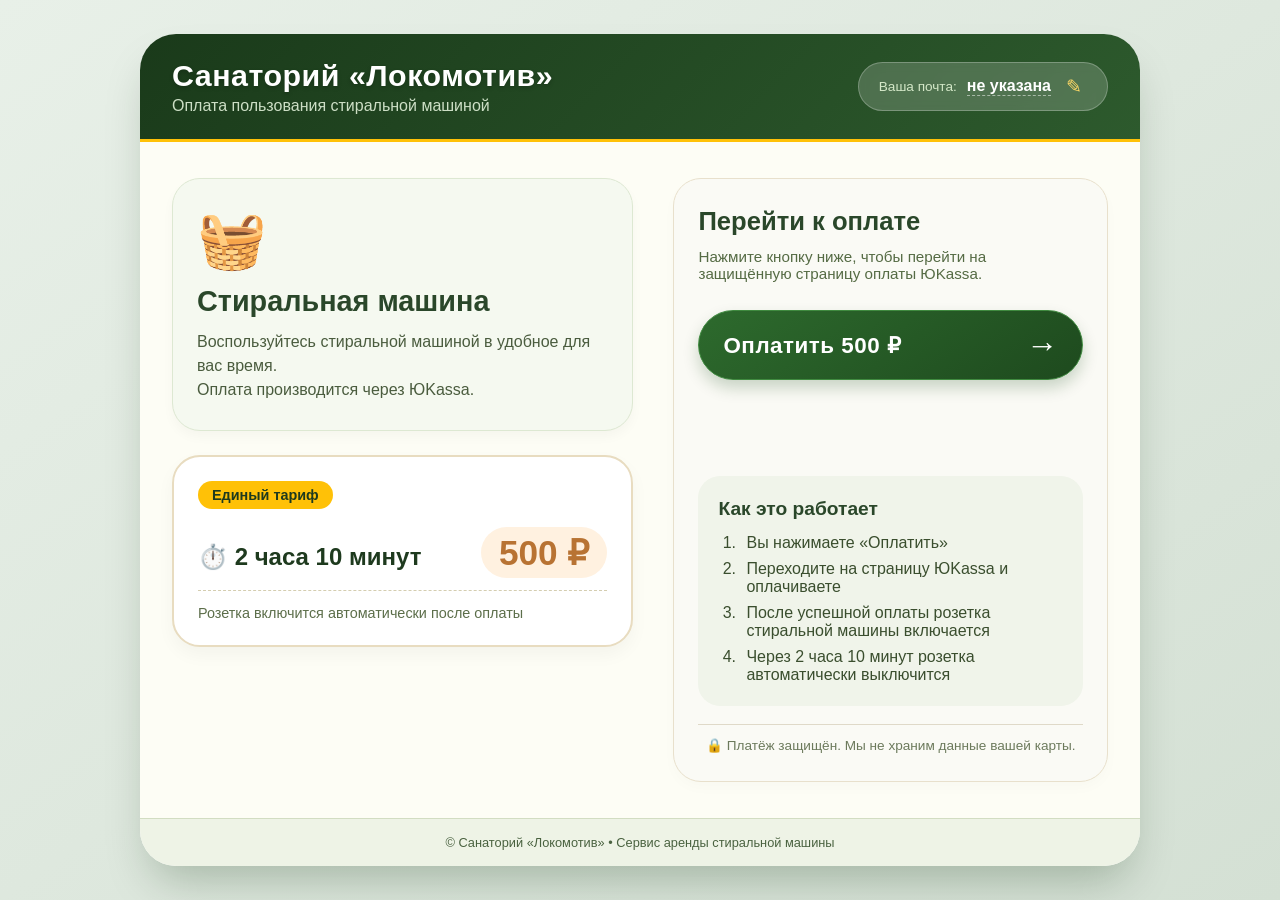
==== index.html @ ad0486aa "Add files via upload" ====
<!DOCTYPE html>
<html lang="ru">
<head>
    <meta charset="UTF-8">
    <meta name="viewport" content="width=device-width, initial-scale=1.0">
    <title>Санаторий «Локомотив» — Стиральная машина</title>
    <link rel="stylesheet" href="style.css">
</head>
<body>
    <div class="container">
        <!-- Шапка -->
        <header class="header">
            <div class="header-left">
                <h1 class="sanatorium-name">Санаторий «Локомотив»</h1>
                <p class="subtitle">Оплата пользования стиральной машиной</p>
            </div>
            <div class="header-right" id="emailBlock">
                <span class="email-label">Ваша почта:</span>
                <span class="email-value" id="userEmail">не указана</span>
                <button class="btn-edit" id="editEmailBtn">✎</button>
            </div>
        </header>

        <!-- Основной контент -->
        <main class="main">
            <!-- Левая часть: описание и тариф -->
            <div class="info-section">
                <div class="service-card">
                    <div class="service-icon">🧺</div>
                    <h2>Стиральная машина</h2>
                    <p class="service-desc">
                        Воспользуйтесь стиральной машиной в удобное для вас время.<br>
                        Оплата производится через ЮKassa.
                    </p>
                </div>

                <div class="tariff-card">
                    <div class="tariff-badge">Единый тариф</div>
                    <div class="tariff-details">
                        <span class="tariff-time">⏱️ 2 часа 10 минут</span>
                        <span class="tariff-price">500 ₽</span>
                    </div>
                    <p class="tariff-note">Розетка включится автоматически после оплаты</p>
                </div>
            </div>

            <!-- Правая часть: форма оплаты -->
            <div class="payment-section">
                <h3>Перейти к оплате</h3>
                <p class="payment-hint">
                    Нажмите кнопку ниже, чтобы перейти на защищённую страницу оплаты ЮKassa.
                </p>
                
                <button class="btn-pay" id="payButton">
                    <span class="btn-text">Оплатить 500 ₽</span>
                    <span class="btn-arrow">→</span>
                </button>

                <div id="statusMessage" class="status-message"></div>

                <div class="info-block">
                    <h4>Как это работает</h4>
                    <ol class="steps">
                        <li>Вы нажимаете «Оплатить»</li>
                        <li>Переходите на страницу ЮKassa и оплачиваете</li>
                        <li>После успешной оплаты розетка стиральной машины включается</li>
                        <li>Через 2 часа 10 минут розетка автоматически выключится</li>
                    </ol>
                </div>

                <div class="security-note">
                    🔒 Платёж защищён. Мы не храним данные вашей карты.
                </div>
            </div>
        </main>

        <!-- Подвал -->
        <footer class="footer">
            <p>© Санаторий «Локомотив» • Сервис аренды стиральной машины</p>
        </footer>
    </div>

    <script>
        (function() {
            'use strict';

            // ========== КОНФИГУРАЦИЯ ==========
            const YOOKASSA_PAYMENT_URL = 'https://yoomoney.ru/quickpay/button-widget'; // ЗАМЕНИТЕ на реальную ссылку из ЮKassa
            // Или если у вас есть API для создания платежа:
            // const PAYMENT_API_URL = '/create-payment';
            
            const TARIFF_PRICE = 500;
            const TARIFF_MINUTES = 130; // 2 часа 10 минут

            // ========== DOM ЭЛЕМЕНТЫ ==========
            const userEmailSpan = document.getElementById('userEmail');
            const editEmailBtn = document.getElementById('editEmailBtn');
            const payButton = document.getElementById('payButton');
            const statusMessage = document.getElementById('statusMessage');

            // ========== РАБОТА С EMAIL ==========
            function loadEmail() {
                const savedEmail = localStorage.getItem('userEmail');
                if (savedEmail) {
                    userEmailSpan.textContent = savedEmail;
                } else {
                    promptForEmail();
                }
            }

            function promptForEmail() {
                const email = prompt('Для оплаты введите ваш email:', 'guest@mail.ru');
                if (email && email.includes('@')) {
                    localStorage.setItem('userEmail', email);
                    userEmailSpan.textContent = email;
                    showStatus('Email сохранён', 'success');
                } else if (email) {
                    alert('Пожалуйста, введите корректный email (с символом @)');
                    promptForEmail();
                }
            }

            function editEmail() {
                const currentEmail = localStorage.getItem('userEmail') || '';
                const newEmail = prompt('Введите новый email:', currentEmail);
                if (newEmail && newEmail.includes('@')) {
                    localStorage.setItem('userEmail', newEmail);
                    userEmailSpan.textContent = newEmail;
                    showStatus('Email обновлён', 'success');
                } else if (newEmail) {
                    alert('Некорректный email');
                }
            }

            // ========== ОТОБРАЖЕНИЕ СТАТУСА ==========
            function showStatus(message, type = 'info') {
                statusMessage.textContent = message;
                statusMessage.className = 'status-message';
                statusMessage.classList.add(`status-${type}`);
                
                if (type !== 'error') {
                    setTimeout(() => {
                        if (statusMessage.textContent === message) {
                            statusMessage.textContent = '';
                            statusMessage.className = 'status-message';
                        }
                    }, 5000);
                }
            }

            // ========== ПРОЦЕСС ОПЛАТЫ ==========
            async function handlePayment() {
                const email = localStorage.getItem('userEmail');
                
                if (!email) {
                    showStatus('Пожалуйста, укажите email перед оплатой', 'error');
                    promptForEmail();
                    return;
                }

                showStatus('Подготовка платежа...', 'info');
                payButton.disabled = true;

                try {
                    // ВАРИАНТ 1: Если у вас есть бэкенд API (замените URL)
                    // const response = await fetch('/api/create-payment', {
                    //     method: 'POST',
                    //     headers: { 'Content-Type': 'application/json' },
                    //     body: JSON.stringify({
                    //         amount: TARIFF_PRICE,
                    //         description: 'Аренда стиральной машины, 2ч 10мин',
                    //         email: email,
                    //         minutes: TARIFF_MINUTES
                    //     })
                    // });
                    // const data = await response.json();
                    // if (data.payment_url) {
                    //     window.location.href = data.payment_url;
                    // } else {
                    //     throw new Error('Не удалось создать платёж');
                    // }

                    // ВАРИАНТ 2: Прямая ссылка на форму ЮKassa (для теста)
                    // Замените на реальную ссылку из личного кабинета ЮKassa
                    const paymentUrl = `https://yoomoney.ru/quickpay/shop-widget?writer=seller&targets=%D0%90%D1%80%D0%B5%D0%BD%D0%B4%D0%B0%20%D1%81%D1%82%D0%B8%D1%80%D0%B0%D0%BB%D1%8C%D0%BD%D0%BE%D0%B9%20%D0%BC%D0%B0%D1%88%D0%B8%D0%BD%D1%8B&targets-hint=&default-sum=500&button-text=11&payment-type-choice=on&mobile-payment-type-choice=on&comment=on&hint=&successURL=&quickpay=shop&account=410011234567890&label=washer_${Date.now()}`;
                    
                    showStatus('Перенаправление на страницу оплаты...', 'success');
                    
                    // Перенаправление на ЮKassa
                    setTimeout(() => {
                        window.location.href = paymentUrl;
                    }, 500);

                } catch (error) {
                    console.error('Payment error:', error);
                    showStatus('Ошибка при создании платежа: ' + error.message, 'error');
                    payButton.disabled = false;
                }
            }

            // ========== ИНИЦИАЛИЗАЦИЯ ==========
            function init() {
                loadEmail();
                
                editEmailBtn.addEventListener('click', editEmail);
                payButton.addEventListener('click', handlePayment);
                
                // Клик по email тоже позволяет редактировать
                document.getElementById('emailBlock').addEventListener('click', (e) => {
                    if (e.target !== editEmailBtn) {
                        editEmail();
                    }
                });
            }

            init();
        })();
    </script>
</body>
</html>
---- style.css ----
* {
    margin: 0;
    padding: 0;
    box-sizing: border-box;
}

body {
    font-family: 'Segoe UI', Roboto, -apple-system, BlinkMacSystemFont, sans-serif;
    background: linear-gradient(145deg, #e8f0e8 0%, #d4e0d4 100%);
    min-height: 100vh;
    display: flex;
    align-items: center;
    justify-content: center;
    padding: 20px;
}

.container {
    max-width: 1000px;
    width: 100%;
    background: #ffffff;
    border-radius: 36px;
    box-shadow: 0 25px 45px -12px rgba(0, 40, 0, 0.25);
    overflow: hidden;
    transition: all 0.2s ease;
}

/* ========== ШАПКА ========== */
.header {
    background: linear-gradient(135deg, #1a3a1a 0%, #2d5a2d 100%);
    padding: 24px 32px;
    display: flex;
    justify-content: space-between;
    align-items: center;
    flex-wrap: wrap;
    gap: 20px;
    border-bottom: 3px solid #ffc107;
}

.header-left {
    display: flex;
    flex-direction: column;
    gap: 4px;
}

.sanatorium-name {
    font-size: 1.9rem;
    font-weight: 700;
    color: #ffffff;
    letter-spacing: 0.5px;
    text-shadow: 0 2px 4px rgba(0,0,0,0.2);
    margin: 0;
}

.subtitle {
    color: #e0f0d8;
    font-size: 1rem;
    font-weight: 400;
    opacity: 0.9;
}

.header-right {
    background: rgba(255, 255, 255, 0.18);
    backdrop-filter: blur(5px);
    padding: 12px 20px;
    border-radius: 50px;
    display: flex;
    align-items: center;
    gap: 10px;
    border: 1px solid rgba(255,255,255,0.25);
    cursor: pointer;
    transition: background 0.2s;
}

.header-right:hover {
    background: rgba(255, 255, 255, 0.28);
}

.email-label {
    color: #d4e8c8;
    font-size: 0.85rem;
    font-weight: 400;
}

.email-value {
    color: #ffffff;
    font-weight: 600;
    font-size: 1rem;
    border-bottom: 1px dashed rgba(255,255,255,0.5);
}

.btn-edit {
    background: none;
    border: none;
    color: #ffd966;
    font-size: 1.2rem;
    cursor: pointer;
    padding: 0 5px;
    transition: transform 0.2s;
}

.btn-edit:hover {
    transform: scale(1.2);
    color: #ffffff;
}

/* ========== ОСНОВНОЙ КОНТЕНТ ========== */
.main {
    display: flex;
    flex-wrap: wrap;
    padding: 36px 32px;
    gap: 40px;
    background: #fdfdf5;
}

.info-section {
    flex: 1.2;
    min-width: 280px;
    display: flex;
    flex-direction: column;
    gap: 24px;
}

.service-card {
    background: #f5f9f0;
    border-radius: 28px;
    padding: 28px 24px;
    border: 1px solid #dde8d2;
    box-shadow: 0 6px 12px rgba(0,0,0,0.03);
}

.service-icon {
    font-size: 3.5rem;
    margin-bottom: 12px;
}

.service-card h2 {
    color: #2a472a;
    font-size: 1.8rem;
    font-weight: 700;
    margin-bottom: 12px;
}

.service-desc {
    color: #4a5c3e;
    font-size: 1rem;
    line-height: 1.5;
}

.tariff-card {
    background: #ffffff;
    border-radius: 28px;
    padding: 24px;
    border: 2px solid #e8dcc0;
    box-shadow: 0 8px 18px rgba(0,0,0,0.04);
    transition: transform 0.25s, box-shadow 0.25s;
}

.tariff-card:hover {
    transform: translateY(-3px);
    box-shadow: 0 14px 24px rgba(0,40,0,0.08);
    border-color: #ffc107;
}

.tariff-badge {
    background: #ffc107;
    color: #1e3a1e;
    font-weight: 700;
    font-size: 0.9rem;
    padding: 6px 14px;
    border-radius: 30px;
    display: inline-block;
    margin-bottom: 18px;
}

.tariff-details {
    display: flex;
    justify-content: space-between;
    align-items: baseline;
    margin-bottom: 12px;
}

.tariff-time {
    font-size: 1.5rem;
    font-weight: 600;
    color: #1e3a1e;
}

.tariff-price {
    font-size: 2.2rem;
    font-weight: 800;
    color: #b87333;
    background: #fff1e0;
    padding: 8px 18px;
    border-radius: 50px;
    line-height: 1;
}

.tariff-note {
    color: #5c6e4a;
    font-size: 0.9rem;
    border-top: 1px dashed #d4cdb0;
    padding-top: 14px;
    margin-top: 8px;
}

/* ========== ПРАВАЯ ЧАСТЬ (ОПЛАТА) ========== */
.payment-section {
    flex: 1;
    min-width: 300px;
    background: #fafaf5;
    border-radius: 28px;
    padding: 28px 24px;
    border: 1px solid #e8e0cc;
    box-shadow: 0 6px 14px rgba(0,0,0,0.02);
}

.payment-section h3 {
    color: #2a472a;
    font-size: 1.6rem;
    font-weight: 700;
    margin-bottom: 12px;
}

.payment-hint {
    color: #556b44;
    margin-bottom: 28px;
    font-size: 0.95rem;
}

.btn-pay {
    width: 100%;
    background: linear-gradient(145deg, #2d6a2d 0%, #1e4a1e 100%);
    border: none;
    border-radius: 60px;
    padding: 18px 24px;
    color: white;
    font-size: 1.4rem;
    font-weight: 700;
    display: flex;
    align-items: center;
    justify-content: space-between;
    cursor: pointer;
    box-shadow: 0 8px 16px rgba(0,60,0,0.2);
    transition: all 0.2s;
    margin-bottom: 20px;
    border: 1px solid #3f8a3f;
}

.btn-pay:hover {
    background: linear-gradient(145deg, #368036 0%, #265e26 100%);
    transform: scale(1.01);
    box-shadow: 0 10px 20px rgba(0,70,0,0.25);
}

.btn-pay:disabled {
    opacity: 0.6;
    cursor: not-allowed;
    transform: none;
    box-shadow: none;
}

.btn-text {
    letter-spacing: 0.5px;
}

.btn-arrow {
    font-size: 2rem;
    line-height: 1;
}

.status-message {
    min-height: 48px;
    padding: 12px 16px;
    border-radius: 40px;
    margin-bottom: 28px;
    font-size: 0.95rem;
    font-weight: 500;
    transition: all 0.2s;
}

.status-success {
    background: #e3f2e3;
    color: #1e5e1e;
    border-left: 5px solid #2e7d32;
}

.status-error {
    background: #ffebee;
    color: #b71c1c;
    border-left: 5px solid #c62828;
}

.status-info {
    background: #e3f2fd;
    color: #0d47a1;
    border-left: 5px solid #1565c0;
}

.info-block {
    background: #f0f4ea;
    border-radius: 22px;
    padding: 22px 20px;
    margin: 20px 0 18px;
}

.info-block h4 {
    color: #2a472a;
    font-size: 1.2rem;
    margin-bottom: 14px;
    font-weight: 600;
}

.steps {
    padding-left: 22px;
    color: #3a4e2e;
    display: flex;
    flex-direction: column;
    gap: 8px;
}

.steps li {
    padding-left: 6px;
}

.security-note {
    text-align: center;
    color: #6c7a5c;
    font-size: 0.85rem;
    padding-top: 12px;
    border-top: 1px solid #dfd9c8;
}

/* ========== ПОДВАЛ ========== */
.footer {
    background: #eef3e6;
    padding: 16px 32px;
    text-align: center;
    color: #4a6240;
    font-size: 0.8rem;
    border-top: 1px solid #d2ddc2;
}

/* ========== АДАПТИВНОСТЬ ========== */
@media (max-width: 720px) {
    .header {
        flex-direction: column;
        align-items: stretch;
        text-align: center;
        padding: 20px;
    }
    
    .sanatorium-name {
        font-size: 1.5rem;
    }
    
    .main {
        flex-direction: column;
        padding: 24px 20px;
    }
    
    .tariff-details {
        flex-direction: column;
        gap: 10px;
        align-items: flex-start;
    }
    
    .tariff-price {
        align-self: flex-end;
    }
    
    .btn-pay {
        font-size: 1.2rem;
        padding: 16px 20px;
    }
}

@media (max-width: 400px) {
    .container {
        border-radius: 24px;
    }
    
    .header-right {
        flex-wrap: wrap;
        justify-content: center;
    }
}
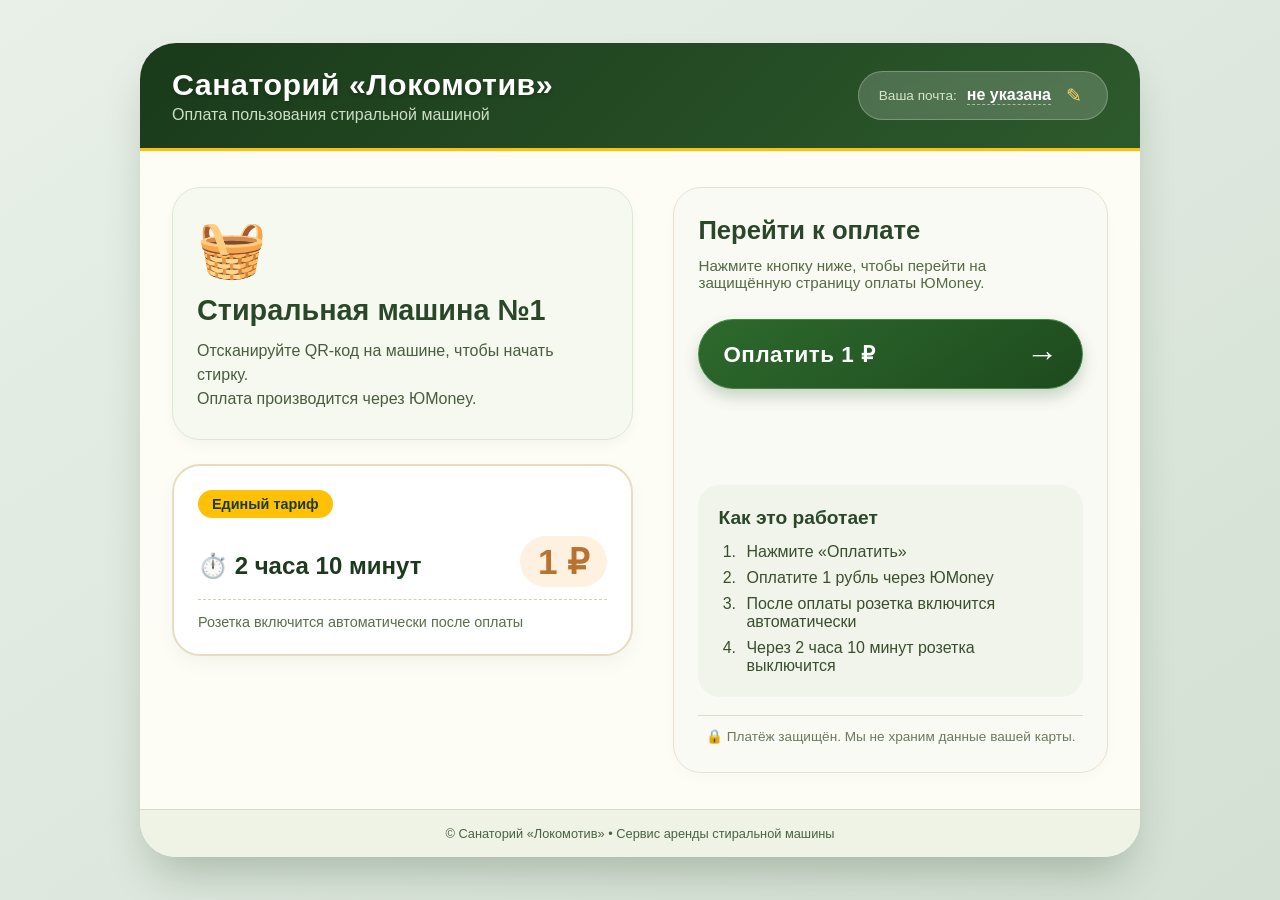
==== commit bc17c23c: "Add files via upload" ====
--- a/index.html
+++ b/index.html
@@ -1,220 +1,207 @@
-<!DOCTYPE html>
-<html lang="ru">
-<head>
-    <meta charset="UTF-8">
-    <meta name="viewport" content="width=device-width, initial-scale=1.0">
-    <title>Санаторий «Локомотив» — Стиральная машина</title>
-    <link rel="stylesheet" href="style.css">
-</head>
-<body>
-    <div class="container">
-        <!-- Шапка -->
-        <header class="header">
-            <div class="header-left">
-                <h1 class="sanatorium-name">Санаторий «Локомотив»</h1>
-                <p class="subtitle">Оплата пользования стиральной машиной</p>
-            </div>
-            <div class="header-right" id="emailBlock">
-                <span class="email-label">Ваша почта:</span>
-                <span class="email-value" id="userEmail">не указана</span>
-                <button class="btn-edit" id="editEmailBtn">✎</button>
-            </div>
-        </header>
-
-        <!-- Основной контент -->
-        <main class="main">
-            <!-- Левая часть: описание и тариф -->
-            <div class="info-section">
-                <div class="service-card">
-                    <div class="service-icon">🧺</div>
-                    <h2>Стиральная машина</h2>
-                    <p class="service-desc">
-                        Воспользуйтесь стиральной машиной в удобное для вас время.<br>
-                        Оплата производится через ЮKassa.
-                    </p>
-                </div>
-
-                <div class="tariff-card">
-                    <div class="tariff-badge">Единый тариф</div>
-                    <div class="tariff-details">
-                        <span class="tariff-time">⏱️ 2 часа 10 минут</span>
-                        <span class="tariff-price">500 ₽</span>
-                    </div>
-                    <p class="tariff-note">Розетка включится автоматически после оплаты</p>
-                </div>
-            </div>
-
-            <!-- Правая часть: форма оплаты -->
-            <div class="payment-section">
-                <h3>Перейти к оплате</h3>
-                <p class="payment-hint">
-                    Нажмите кнопку ниже, чтобы перейти на защищённую страницу оплаты ЮKassa.
-                </p>
-                
-                <button class="btn-pay" id="payButton">
-                    <span class="btn-text">Оплатить 500 ₽</span>
-                    <span class="btn-arrow">→</span>
-                </button>
-
-                <div id="statusMessage" class="status-message"></div>
-
-                <div class="info-block">
-                    <h4>Как это работает</h4>
-                    <ol class="steps">
-                        <li>Вы нажимаете «Оплатить»</li>
-                        <li>Переходите на страницу ЮKassa и оплачиваете</li>
-                        <li>После успешной оплаты розетка стиральной машины включается</li>
-                        <li>Через 2 часа 10 минут розетка автоматически выключится</li>
-                    </ol>
-                </div>
-
-                <div class="security-note">
-                    🔒 Платёж защищён. Мы не храним данные вашей карты.
-                </div>
-            </div>
-        </main>
-
-        <!-- Подвал -->
-        <footer class="footer">
-            <p>© Санаторий «Локомотив» • Сервис аренды стиральной машины</p>
-        </footer>
-    </div>
-
-    <script>
-        (function() {
-            'use strict';
-
-            // ========== КОНФИГУРАЦИЯ ==========
-            const YOOKASSA_PAYMENT_URL = 'https://yoomoney.ru/quickpay/button-widget'; // ЗАМЕНИТЕ на реальную ссылку из ЮKassa
-            // Или если у вас есть API для создания платежа:
-            // const PAYMENT_API_URL = '/create-payment';
-            
-            const TARIFF_PRICE = 500;
-            const TARIFF_MINUTES = 130; // 2 часа 10 минут
-
-            // ========== DOM ЭЛЕМЕНТЫ ==========
-            const userEmailSpan = document.getElementById('userEmail');
-            const editEmailBtn = document.getElementById('editEmailBtn');
-            const payButton = document.getElementById('payButton');
-            const statusMessage = document.getElementById('statusMessage');
-
-            // ========== РАБОТА С EMAIL ==========
-            function loadEmail() {
-                const savedEmail = localStorage.getItem('userEmail');
-                if (savedEmail) {
-                    userEmailSpan.textContent = savedEmail;
-                } else {
-                    promptForEmail();
-                }
-            }
-
-            function promptForEmail() {
-                const email = prompt('Для оплаты введите ваш email:', 'guest@mail.ru');
-                if (email && email.includes('@')) {
-                    localStorage.setItem('userEmail', email);
-                    userEmailSpan.textContent = email;
-                    showStatus('Email сохранён', 'success');
-                } else if (email) {
-                    alert('Пожалуйста, введите корректный email (с символом @)');
-                    promptForEmail();
-                }
-            }
-
-            function editEmail() {
-                const currentEmail = localStorage.getItem('userEmail') || '';
-                const newEmail = prompt('Введите новый email:', currentEmail);
-                if (newEmail && newEmail.includes('@')) {
-                    localStorage.setItem('userEmail', newEmail);
-                    userEmailSpan.textContent = newEmail;
-                    showStatus('Email обновлён', 'success');
-                } else if (newEmail) {
-                    alert('Некорректный email');
-                }
-            }
-
-            // ========== ОТОБРАЖЕНИЕ СТАТУСА ==========
-            function showStatus(message, type = 'info') {
-                statusMessage.textContent = message;
-                statusMessage.className = 'status-message';
-                statusMessage.classList.add(`status-${type}`);
-                
-                if (type !== 'error') {
-                    setTimeout(() => {
-                        if (statusMessage.textContent === message) {
-                            statusMessage.textContent = '';
-                            statusMessage.className = 'status-message';
-                        }
-                    }, 5000);
-                }
-            }
-
-            // ========== ПРОЦЕСС ОПЛАТЫ ==========
-            async function handlePayment() {
-                const email = localStorage.getItem('userEmail');
-                
-                if (!email) {
-                    showStatus('Пожалуйста, укажите email перед оплатой', 'error');
-                    promptForEmail();
-                    return;
-                }
-
-                showStatus('Подготовка платежа...', 'info');
-                payButton.disabled = true;
-
-                try {
-                    // ВАРИАНТ 1: Если у вас есть бэкенд API (замените URL)
-                    // const response = await fetch('/api/create-payment', {
-                    //     method: 'POST',
-                    //     headers: { 'Content-Type': 'application/json' },
-                    //     body: JSON.stringify({
-                    //         amount: TARIFF_PRICE,
-                    //         description: 'Аренда стиральной машины, 2ч 10мин',
-                    //         email: email,
-                    //         minutes: TARIFF_MINUTES
-                    //     })
-                    // });
-                    // const data = await response.json();
-                    // if (data.payment_url) {
-                    //     window.location.href = data.payment_url;
-                    // } else {
-                    //     throw new Error('Не удалось создать платёж');
-                    // }
-
-                    // ВАРИАНТ 2: Прямая ссылка на форму ЮKassa (для теста)
-                    // Замените на реальную ссылку из личного кабинета ЮKassa
-                    const paymentUrl = `https://yoomoney.ru/quickpay/shop-widget?writer=seller&targets=%D0%90%D1%80%D0%B5%D0%BD%D0%B4%D0%B0%20%D1%81%D1%82%D0%B8%D1%80%D0%B0%D0%BB%D1%8C%D0%BD%D0%BE%D0%B9%20%D0%BC%D0%B0%D1%88%D0%B8%D0%BD%D1%8B&targets-hint=&default-sum=500&button-text=11&payment-type-choice=on&mobile-payment-type-choice=on&comment=on&hint=&successURL=&quickpay=shop&account=410011234567890&label=washer_${Date.now()}`;
-                    
-                    showStatus('Перенаправление на страницу оплаты...', 'success');
-                    
-                    // Перенаправление на ЮKassa
-                    setTimeout(() => {
-                        window.location.href = paymentUrl;
-                    }, 500);
-
-                } catch (error) {
-                    console.error('Payment error:', error);
-                    showStatus('Ошибка при создании платежа: ' + error.message, 'error');
-                    payButton.disabled = false;
-                }
-            }
-
-            // ========== ИНИЦИАЛИЗАЦИЯ ==========
-            function init() {
-                loadEmail();
-                
-                editEmailBtn.addEventListener('click', editEmail);
-                payButton.addEventListener('click', handlePayment);
-                
-                // Клик по email тоже позволяет редактировать
-                document.getElementById('emailBlock').addEventListener('click', (e) => {
-                    if (e.target !== editEmailBtn) {
-                        editEmail();
-                    }
-                });
-            }
-
-            init();
-        })();
-    </script>
-</body>
+<!DOCTYPE html>
+<html lang="ru">
+<head>
+    <meta charset="UTF-8">
+    <meta name="viewport" content="width=device-width, initial-scale=1.0">
+    <title>Санаторий «Локомотив» — Стиральная машина</title>
+    <link rel="stylesheet" href="style.css">
+</head>
+<body>
+    <div class="container">
+        <!-- Шапка -->
+        <header class="header">
+            <div class="header-left">
+                <h1 class="sanatorium-name">Санаторий «Локомотив»</h1>
+                <p class="subtitle">Оплата пользования стиральной машиной</p>
+            </div>
+            <div class="header-right" id="emailBlock">
+                <span class="email-label">Ваша почта:</span>
+                <span class="email-value" id="userEmail">не указана</span>
+                <button class="btn-edit" id="editEmailBtn">✎</button>
+            </div>
+        </header>
+
+        <!-- Основной контент -->
+        <main class="main">
+            <div class="info-section">
+                <div class="service-card">
+                    <div class="service-icon">🧺</div>
+                    <h2 id="deviceName">Стиральная машина №1</h2>
+                    <p class="service-desc">
+                        Отсканируйте QR-код на машине, чтобы начать стирку.<br>
+                        Оплата производится через ЮMoney.
+                    </p>
+                </div>
+
+                <div class="tariff-card">
+                    <div class="tariff-badge">Единый тариф</div>
+                    <div class="tariff-details">
+                        <span class="tariff-time">⏱️ 2 часа 10 минут</span>
+                        <span class="tariff-price">1 ₽</span>
+                    </div>
+                    <p class="tariff-note">Розетка включится автоматически после оплаты</p>
+                </div>
+            </div>
+
+            <div class="payment-section">
+                <h3>Перейти к оплате</h3>
+                <p class="payment-hint">
+                    Нажмите кнопку ниже, чтобы перейти на защищённую страницу оплаты ЮMoney.
+                </p>
+                
+                <button class="btn-pay" id="payButton">
+                    <span class="btn-text">Оплатить 1 ₽</span>
+                    <span class="btn-arrow">→</span>
+                </button>
+
+                <div id="statusMessage" class="status-message"></div>
+
+                <div class="info-block">
+                    <h4>Как это работает</h4>
+                    <ol class="steps">
+                        <li>Нажмите «Оплатить»</li>
+                        <li>Оплатите 1 рубль через ЮMoney</li>
+                        <li>После оплаты розетка включится автоматически</li>
+                        <li>Через 2 часа 10 минут розетка выключится</li>
+                    </ol>
+                </div>
+
+                <div class="security-note">
+                    🔒 Платёж защищён. Мы не храним данные вашей карты.
+                </div>
+            </div>
+        </main>
+
+        <footer class="footer">
+            <p>© Санаторий «Локомотив» • Сервис аренды стиральной машины</p>
+        </footer>
+    </div>
+
+    <script>
+        (function() {
+            'use strict';
+
+            // ========== НАСТРОЙКИ ==========
+            const WALLET = '4100118020422729';
+            
+            // Получаем ID устройства из URL (?device=01)
+            const urlParams = new URLSearchParams(window.location.search);
+            const DEVICE_ID = urlParams.get('device') || '01';
+            
+            // Названия устройств
+            const DEVICE_NAMES = {
+                '01': 'Стиральная машина №1',
+                '02': 'Стиральная машина №2',
+                '03': 'Стиральная машина №3',
+                '04': 'Стиральная машина №4',
+                '05': 'Стиральная машина №5',
+                '06': 'Стиральная машина №6',
+                '07': 'Стиральная машина №7',
+                '08': 'Стиральная машина №8',
+                '09': 'Стиральная машина №9',
+                '10': 'Стиральная машина №10'
+            };
+            
+            // Устанавливаем название устройства
+            document.getElementById('deviceName').textContent = DEVICE_NAMES[DEVICE_ID] || 'Стиральная машина';
+            
+            const DOM_ELEMENTS = {
+                userEmailSpan: document.getElementById('userEmail'),
+                editEmailBtn: document.getElementById('editEmailBtn'),
+                payButton: document.getElementById('payButton'),
+                statusMessage: document.getElementById('statusMessage'),
+                emailBlock: document.getElementById('emailBlock')
+            };
+
+            // ========== РАБОТА С EMAIL ==========
+            function loadEmail() {
+                const savedEmail = localStorage.getItem('userEmail');
+                if (savedEmail) {
+                    DOM_ELEMENTS.userEmailSpan.textContent = savedEmail;
+                } else {
+                    promptForEmail();
+                }
+            }
+
+            function promptForEmail() {
+                const email = prompt('Для оплаты введите ваш email:', 'guest@mail.ru');
+                if (email && email.includes('@')) {
+                    localStorage.setItem('userEmail', email);
+                    DOM_ELEMENTS.userEmailSpan.textContent = email;
+                    showStatus('Email сохранён', 'success');
+                } else if (email) {
+                    alert('Пожалуйста, введите корректный email (с символом @)');
+                    promptForEmail();
+                }
+            }
+
+            function editEmail() {
+                const currentEmail = localStorage.getItem('userEmail') || '';
+                const newEmail = prompt('Введите новый email:', currentEmail);
+                if (newEmail && newEmail.includes('@')) {
+                    localStorage.setItem('userEmail', newEmail);
+                    DOM_ELEMENTS.userEmailSpan.textContent = newEmail;
+                    showStatus('Email обновлён', 'success');
+                } else if (newEmail) {
+                    alert('Некорректный email');
+                }
+            }
+
+            function showStatus(message, type = 'info') {
+                DOM_ELEMENTS.statusMessage.textContent = message;
+                DOM_ELEMENTS.statusMessage.className = 'status-message';
+                DOM_ELEMENTS.statusMessage.classList.add(`status-${type}`);
+                
+                if (type !== 'error') {
+                    setTimeout(() => {
+                        if (DOM_ELEMENTS.statusMessage.textContent === message) {
+                            DOM_ELEMENTS.statusMessage.textContent = '';
+                            DOM_ELEMENTS.statusMessage.className = 'status-message';
+                        }
+                    }, 5000);
+                }
+            }
+
+            // ========== ОПЛАТА ==========
+            function handlePayment() {
+                const email = localStorage.getItem('userEmail');
+                
+                if (!email) {
+                    showStatus('Пожалуйста, укажите email перед оплатой', 'error');
+                    promptForEmail();
+                    return;
+                }
+
+                showStatus('Перенаправление на страницу оплаты...', 'success');
+                DOM_ELEMENTS.payButton.disabled = true;
+
+                // Формируем label: "ID_устройства|email"
+                const label = DEVICE_ID + '|' + encodeURIComponent(email);
+                
+                // Ссылка на оплату ЮMoney
+                const paymentUrl = `https://yoomoney.ru/quickpay/shop-widget?writer=seller&targets=%D0%90%D1%80%D0%B5%D0%BD%D0%B4%D0%B0%20%D1%81%D1%82%D0%B8%D1%80%D0%B0%D0%BB%D1%8C%D0%BD%D0%BE%D0%B9%20%D0%BC%D0%B0%D1%88%D0%B8%D0%BD%D1%8B%20(2%20%D1%87%2010%20%D0%BC%D0%B8%D0%BD)&default-sum=1&button-text=11&payment-type-choice=on&mobile-payment-type-choice=on&comment=on&hint=&successURL=https%3A%2F%2Fbelonozhkina05-gif.github.io%2Flaundry-lokomotiv.githab.io%2Fsuccess.html%3Fdevice%3D${DEVICE_ID}&quickpay=shop&account=${WALLET}&label=${label}`;
+                
+                setTimeout(() => {
+                    window.location.href = paymentUrl;
+                }, 500);
+            }
+
+            // ========== ИНИЦИАЛИЗАЦИЯ ==========
+            function init() {
+                loadEmail();
+                
+                DOM_ELEMENTS.editEmailBtn.addEventListener('click', editEmail);
+                DOM_ELEMENTS.payButton.addEventListener('click', handlePayment);
+                
+                DOM_ELEMENTS.emailBlock.addEventListener('click', (e) => {
+                    if (e.target !== DOM_ELEMENTS.editEmailBtn) {
+                        editEmail();
+                    }
+                });
+            }
+
+            init();
+        })();
+    </script>
+</body>
 </html>
--- a/style.css
+++ b/style.css
@@ -1,386 +1,369 @@
-* {
-    margin: 0;
-    padding: 0;
-    box-sizing: border-box;
-}
-
-body {
-    font-family: 'Segoe UI', Roboto, -apple-system, BlinkMacSystemFont, sans-serif;
-    background: linear-gradient(145deg, #e8f0e8 0%, #d4e0d4 100%);
-    min-height: 100vh;
-    display: flex;
-    align-items: center;
-    justify-content: center;
-    padding: 20px;
-}
-
-.container {
-    max-width: 1000px;
-    width: 100%;
-    background: #ffffff;
-    border-radius: 36px;
-    box-shadow: 0 25px 45px -12px rgba(0, 40, 0, 0.25);
-    overflow: hidden;
-    transition: all 0.2s ease;
-}
-
-/* ========== ШАПКА ========== */
-.header {
-    background: linear-gradient(135deg, #1a3a1a 0%, #2d5a2d 100%);
-    padding: 24px 32px;
-    display: flex;
-    justify-content: space-between;
-    align-items: center;
-    flex-wrap: wrap;
-    gap: 20px;
-    border-bottom: 3px solid #ffc107;
-}
-
-.header-left {
-    display: flex;
-    flex-direction: column;
-    gap: 4px;
-}
-
-.sanatorium-name {
-    font-size: 1.9rem;
-    font-weight: 700;
-    color: #ffffff;
-    letter-spacing: 0.5px;
-    text-shadow: 0 2px 4px rgba(0,0,0,0.2);
-    margin: 0;
-}
-
-.subtitle {
-    color: #e0f0d8;
-    font-size: 1rem;
-    font-weight: 400;
-    opacity: 0.9;
-}
-
-.header-right {
-    background: rgba(255, 255, 255, 0.18);
-    backdrop-filter: blur(5px);
-    padding: 12px 20px;
-    border-radius: 50px;
-    display: flex;
-    align-items: center;
-    gap: 10px;
-    border: 1px solid rgba(255,255,255,0.25);
-    cursor: pointer;
-    transition: background 0.2s;
-}
-
-.header-right:hover {
-    background: rgba(255, 255, 255, 0.28);
-}
-
-.email-label {
-    color: #d4e8c8;
-    font-size: 0.85rem;
-    font-weight: 400;
-}
-
-.email-value {
-    color: #ffffff;
-    font-weight: 600;
-    font-size: 1rem;
-    border-bottom: 1px dashed rgba(255,255,255,0.5);
-}
-
-.btn-edit {
-    background: none;
-    border: none;
-    color: #ffd966;
-    font-size: 1.2rem;
-    cursor: pointer;
-    padding: 0 5px;
-    transition: transform 0.2s;
-}
-
-.btn-edit:hover {
-    transform: scale(1.2);
-    color: #ffffff;
-}
-
-/* ========== ОСНОВНОЙ КОНТЕНТ ========== */
-.main {
-    display: flex;
-    flex-wrap: wrap;
-    padding: 36px 32px;
-    gap: 40px;
-    background: #fdfdf5;
-}
-
-.info-section {
-    flex: 1.2;
-    min-width: 280px;
-    display: flex;
-    flex-direction: column;
-    gap: 24px;
-}
-
-.service-card {
-    background: #f5f9f0;
-    border-radius: 28px;
-    padding: 28px 24px;
-    border: 1px solid #dde8d2;
-    box-shadow: 0 6px 12px rgba(0,0,0,0.03);
-}
-
-.service-icon {
-    font-size: 3.5rem;
-    margin-bottom: 12px;
-}
-
-.service-card h2 {
-    color: #2a472a;
-    font-size: 1.8rem;
-    font-weight: 700;
-    margin-bottom: 12px;
-}
-
-.service-desc {
-    color: #4a5c3e;
-    font-size: 1rem;
-    line-height: 1.5;
-}
-
-.tariff-card {
-    background: #ffffff;
-    border-radius: 28px;
-    padding: 24px;
-    border: 2px solid #e8dcc0;
-    box-shadow: 0 8px 18px rgba(0,0,0,0.04);
-    transition: transform 0.25s, box-shadow 0.25s;
-}
-
-.tariff-card:hover {
-    transform: translateY(-3px);
-    box-shadow: 0 14px 24px rgba(0,40,0,0.08);
-    border-color: #ffc107;
-}
-
-.tariff-badge {
-    background: #ffc107;
-    color: #1e3a1e;
-    font-weight: 700;
-    font-size: 0.9rem;
-    padding: 6px 14px;
-    border-radius: 30px;
-    display: inline-block;
-    margin-bottom: 18px;
-}
-
-.tariff-details {
-    display: flex;
-    justify-content: space-between;
-    align-items: baseline;
-    margin-bottom: 12px;
-}
-
-.tariff-time {
-    font-size: 1.5rem;
-    font-weight: 600;
-    color: #1e3a1e;
-}
-
-.tariff-price {
-    font-size: 2.2rem;
-    font-weight: 800;
-    color: #b87333;
-    background: #fff1e0;
-    padding: 8px 18px;
-    border-radius: 50px;
-    line-height: 1;
-}
-
-.tariff-note {
-    color: #5c6e4a;
-    font-size: 0.9rem;
-    border-top: 1px dashed #d4cdb0;
-    padding-top: 14px;
-    margin-top: 8px;
-}
-
-/* ========== ПРАВАЯ ЧАСТЬ (ОПЛАТА) ========== */
-.payment-section {
-    flex: 1;
-    min-width: 300px;
-    background: #fafaf5;
-    border-radius: 28px;
-    padding: 28px 24px;
-    border: 1px solid #e8e0cc;
-    box-shadow: 0 6px 14px rgba(0,0,0,0.02);
-}
-
-.payment-section h3 {
-    color: #2a472a;
-    font-size: 1.6rem;
-    font-weight: 700;
-    margin-bottom: 12px;
-}
-
-.payment-hint {
-    color: #556b44;
-    margin-bottom: 28px;
-    font-size: 0.95rem;
-}
-
-.btn-pay {
-    width: 100%;
-    background: linear-gradient(145deg, #2d6a2d 0%, #1e4a1e 100%);
-    border: none;
-    border-radius: 60px;
-    padding: 18px 24px;
-    color: white;
-    font-size: 1.4rem;
-    font-weight: 700;
-    display: flex;
-    align-items: center;
-    justify-content: space-between;
-    cursor: pointer;
-    box-shadow: 0 8px 16px rgba(0,60,0,0.2);
-    transition: all 0.2s;
-    margin-bottom: 20px;
-    border: 1px solid #3f8a3f;
-}
-
-.btn-pay:hover {
-    background: linear-gradient(145deg, #368036 0%, #265e26 100%);
-    transform: scale(1.01);
-    box-shadow: 0 10px 20px rgba(0,70,0,0.25);
-}
-
-.btn-pay:disabled {
-    opacity: 0.6;
-    cursor: not-allowed;
-    transform: none;
-    box-shadow: none;
-}
-
-.btn-text {
-    letter-spacing: 0.5px;
-}
-
-.btn-arrow {
-    font-size: 2rem;
-    line-height: 1;
-}
-
-.status-message {
-    min-height: 48px;
-    padding: 12px 16px;
-    border-radius: 40px;
-    margin-bottom: 28px;
-    font-size: 0.95rem;
-    font-weight: 500;
-    transition: all 0.2s;
-}
-
-.status-success {
-    background: #e3f2e3;
-    color: #1e5e1e;
-    border-left: 5px solid #2e7d32;
-}
-
-.status-error {
-    background: #ffebee;
-    color: #b71c1c;
-    border-left: 5px solid #c62828;
-}
-
-.status-info {
-    background: #e3f2fd;
-    color: #0d47a1;
-    border-left: 5px solid #1565c0;
-}
-
-.info-block {
-    background: #f0f4ea;
-    border-radius: 22px;
-    padding: 22px 20px;
-    margin: 20px 0 18px;
-}
-
-.info-block h4 {
-    color: #2a472a;
-    font-size: 1.2rem;
-    margin-bottom: 14px;
-    font-weight: 600;
-}
-
-.steps {
-    padding-left: 22px;
-    color: #3a4e2e;
-    display: flex;
-    flex-direction: column;
-    gap: 8px;
-}
-
-.steps li {
-    padding-left: 6px;
-}
-
-.security-note {
-    text-align: center;
-    color: #6c7a5c;
-    font-size: 0.85rem;
-    padding-top: 12px;
-    border-top: 1px solid #dfd9c8;
-}
-
-/* ========== ПОДВАЛ ========== */
-.footer {
-    background: #eef3e6;
-    padding: 16px 32px;
-    text-align: center;
-    color: #4a6240;
-    font-size: 0.8rem;
-    border-top: 1px solid #d2ddc2;
-}
-
-/* ========== АДАПТИВНОСТЬ ========== */
-@media (max-width: 720px) {
-    .header {
-        flex-direction: column;
-        align-items: stretch;
-        text-align: center;
-        padding: 20px;
-    }
-    
-    .sanatorium-name {
-        font-size: 1.5rem;
-    }
-    
-    .main {
-        flex-direction: column;
-        padding: 24px 20px;
-    }
-    
-    .tariff-details {
-        flex-direction: column;
-        gap: 10px;
-        align-items: flex-start;
-    }
-    
-    .tariff-price {
-        align-self: flex-end;
-    }
-    
-    .btn-pay {
-        font-size: 1.2rem;
-        padding: 16px 20px;
-    }
-}
-
-@media (max-width: 400px) {
-    .container {
-        border-radius: 24px;
-    }
-    
-    .header-right {
-        flex-wrap: wrap;
-        justify-content: center;
-    }
+* {
+    margin: 0;
+    padding: 0;
+    box-sizing: border-box;
+}
+
+body {
+    font-family: 'Segoe UI', Roboto, -apple-system, BlinkMacSystemFont, sans-serif;
+    background: linear-gradient(145deg, #e8f0e8 0%, #d4e0d4 100%);
+    min-height: 100vh;
+    display: flex;
+    align-items: center;
+    justify-content: center;
+    padding: 20px;
+}
+
+.container {
+    max-width: 1000px;
+    width: 100%;
+    background: #ffffff;
+    border-radius: 36px;
+    box-shadow: 0 25px 45px -12px rgba(0, 40, 0, 0.25);
+    overflow: hidden;
+}
+
+.header {
+    background: linear-gradient(135deg, #1a3a1a 0%, #2d5a2d 100%);
+    padding: 24px 32px;
+    display: flex;
+    justify-content: space-between;
+    align-items: center;
+    flex-wrap: wrap;
+    gap: 20px;
+    border-bottom: 3px solid #ffc107;
+}
+
+.header-left {
+    display: flex;
+    flex-direction: column;
+    gap: 4px;
+}
+
+.sanatorium-name {
+    font-size: 1.9rem;
+    font-weight: 700;
+    color: #ffffff;
+    letter-spacing: 0.5px;
+    text-shadow: 0 2px 4px rgba(0,0,0,0.2);
+    margin: 0;
+}
+
+.subtitle {
+    color: #e0f0d8;
+    font-size: 1rem;
+    font-weight: 400;
+    opacity: 0.9;
+}
+
+.header-right {
+    background: rgba(255, 255, 255, 0.18);
+    backdrop-filter: blur(5px);
+    padding: 12px 20px;
+    border-radius: 50px;
+    display: flex;
+    align-items: center;
+    gap: 10px;
+    border: 1px solid rgba(255,255,255,0.25);
+    cursor: pointer;
+    transition: background 0.2s;
+}
+
+.header-right:hover {
+    background: rgba(255, 255, 255, 0.28);
+}
+
+.email-label {
+    color: #d4e8c8;
+    font-size: 0.85rem;
+    font-weight: 400;
+}
+
+.email-value {
+    color: #ffffff;
+    font-weight: 600;
+    font-size: 1rem;
+    border-bottom: 1px dashed rgba(255,255,255,0.5);
+}
+
+.btn-edit {
+    background: none;
+    border: none;
+    color: #ffd966;
+    font-size: 1.2rem;
+    cursor: pointer;
+    padding: 0 5px;
+    transition: transform 0.2s;
+}
+
+.btn-edit:hover {
+    transform: scale(1.2);
+    color: #ffffff;
+}
+
+.main {
+    display: flex;
+    flex-wrap: wrap;
+    padding: 36px 32px;
+    gap: 40px;
+    background: #fdfdf5;
+}
+
+.info-section {
+    flex: 1.2;
+    min-width: 280px;
+    display: flex;
+    flex-direction: column;
+    gap: 24px;
+}
+
+.service-card {
+    background: #f5f9f0;
+    border-radius: 28px;
+    padding: 28px 24px;
+    border: 1px solid #dde8d2;
+    box-shadow: 0 6px 12px rgba(0,0,0,0.03);
+}
+
+.service-icon {
+    font-size: 3.5rem;
+    margin-bottom: 12px;
+}
+
+.service-card h2 {
+    color: #2a472a;
+    font-size: 1.8rem;
+    font-weight: 700;
+    margin-bottom: 12px;
+}
+
+.service-desc {
+    color: #4a5c3e;
+    font-size: 1rem;
+    line-height: 1.5;
+}
+
+.tariff-card {
+    background: #ffffff;
+    border-radius: 28px;
+    padding: 24px;
+    border: 2px solid #e8dcc0;
+    box-shadow: 0 8px 18px rgba(0,0,0,0.04);
+    transition: transform 0.25s, box-shadow 0.25s;
+}
+
+.tariff-card:hover {
+    transform: translateY(-3px);
+    box-shadow: 0 14px 24px rgba(0,40,0,0.08);
+    border-color: #ffc107;
+}
+
+.tariff-badge {
+    background: #ffc107;
+    color: #1e3a1e;
+    font-weight: 700;
+    font-size: 0.9rem;
+    padding: 6px 14px;
+    border-radius: 30px;
+    display: inline-block;
+    margin-bottom: 18px;
+}
+
+.tariff-details {
+    display: flex;
+    justify-content: space-between;
+    align-items: baseline;
+    margin-bottom: 12px;
+}
+
+.tariff-time {
+    font-size: 1.5rem;
+    font-weight: 600;
+    color: #1e3a1e;
+}
+
+.tariff-price {
+    font-size: 2.2rem;
+    font-weight: 800;
+    color: #b87333;
+    background: #fff1e0;
+    padding: 8px 18px;
+    border-radius: 50px;
+    line-height: 1;
+}
+
+.tariff-note {
+    color: #5c6e4a;
+    font-size: 0.9rem;
+    border-top: 1px dashed #d4cdb0;
+    padding-top: 14px;
+    margin-top: 8px;
+}
+
+.payment-section {
+    flex: 1;
+    min-width: 300px;
+    background: #fafaf5;
+    border-radius: 28px;
+    padding: 28px 24px;
+    border: 1px solid #e8e0cc;
+    box-shadow: 0 6px 14px rgba(0,0,0,0.02);
+}
+
+.payment-section h3 {
+    color: #2a472a;
+    font-size: 1.6rem;
+    font-weight: 700;
+    margin-bottom: 12px;
+}
+
+.payment-hint {
+    color: #556b44;
+    margin-bottom: 28px;
+    font-size: 0.95rem;
+}
+
+.btn-pay {
+    width: 100%;
+    background: linear-gradient(145deg, #2d6a2d 0%, #1e4a1e 100%);
+    border: none;
+    border-radius: 60px;
+    padding: 18px 24px;
+    color: white;
+    font-size: 1.4rem;
+    font-weight: 700;
+    display: flex;
+    align-items: center;
+    justify-content: space-between;
+    cursor: pointer;
+    box-shadow: 0 8px 16px rgba(0,60,0,0.2);
+    transition: all 0.2s;
+    margin-bottom: 20px;
+    border: 1px solid #3f8a3f;
+}
+
+.btn-pay:hover {
+    background: linear-gradient(145deg, #368036 0%, #265e26 100%);
+    transform: scale(1.01);
+    box-shadow: 0 10px 20px rgba(0,70,0,0.25);
+}
+
+.btn-pay:disabled {
+    opacity: 0.6;
+    cursor: not-allowed;
+    transform: none;
+    box-shadow: none;
+}
+
+.btn-text {
+    letter-spacing: 0.5px;
+}
+
+.btn-arrow {
+    font-size: 2rem;
+    line-height: 1;
+}
+
+.status-message {
+    min-height: 48px;
+    padding: 12px 16px;
+    border-radius: 40px;
+    margin-bottom: 28px;
+    font-size: 0.95rem;
+    font-weight: 500;
+    transition: all 0.2s;
+}
+
+.status-success {
+    background: #e3f2e3;
+    color: #1e5e1e;
+    border-left: 5px solid #2e7d32;
+}
+
+.status-error {
+    background: #ffebee;
+    color: #b71c1c;
+    border-left: 5px solid #c62828;
+}
+
+.status-info {
+    background: #e3f2fd;
+    color: #0d47a1;
+    border-left: 5px solid #1565c0;
+}
+
+.info-block {
+    background: #f0f4ea;
+    border-radius: 22px;
+    padding: 22px 20px;
+    margin: 20px 0 18px;
+}
+
+.info-block h4 {
+    color: #2a472a;
+    font-size: 1.2rem;
+    margin-bottom: 14px;
+    font-weight: 600;
+}
+
+.steps {
+    padding-left: 22px;
+    color: #3a4e2e;
+    display: flex;
+    flex-direction: column;
+    gap: 8px;
+}
+
+.steps li {
+    padding-left: 6px;
+}
+
+.security-note {
+    text-align: center;
+    color: #6c7a5c;
+    font-size: 0.85rem;
+    padding-top: 12px;
+    border-top: 1px solid #dfd9c8;
+}
+
+.footer {
+    background: #eef3e6;
+    padding: 16px 32px;
+    text-align: center;
+    color: #4a6240;
+    font-size: 0.8rem;
+    border-top: 1px solid #d2ddc2;
+}
+
+@media (max-width: 720px) {
+    .header {
+        flex-direction: column;
+        align-items: stretch;
+        text-align: center;
+        padding: 20px;
+    }
+    
+    .sanatorium-name {
+        font-size: 1.5rem;
+    }
+    
+    .main {
+        flex-direction: column;
+        padding: 24px 20px;
+    }
+    
+    .tariff-details {
+        flex-direction: column;
+        gap: 10px;
+        align-items: flex-start;
+    }
+    
+    .tariff-price {
+        align-self: flex-end;
+    }
+    
+    .btn-pay {
+        font-size: 1.2rem;
+        padding: 16px 20px;
+    }
 }
